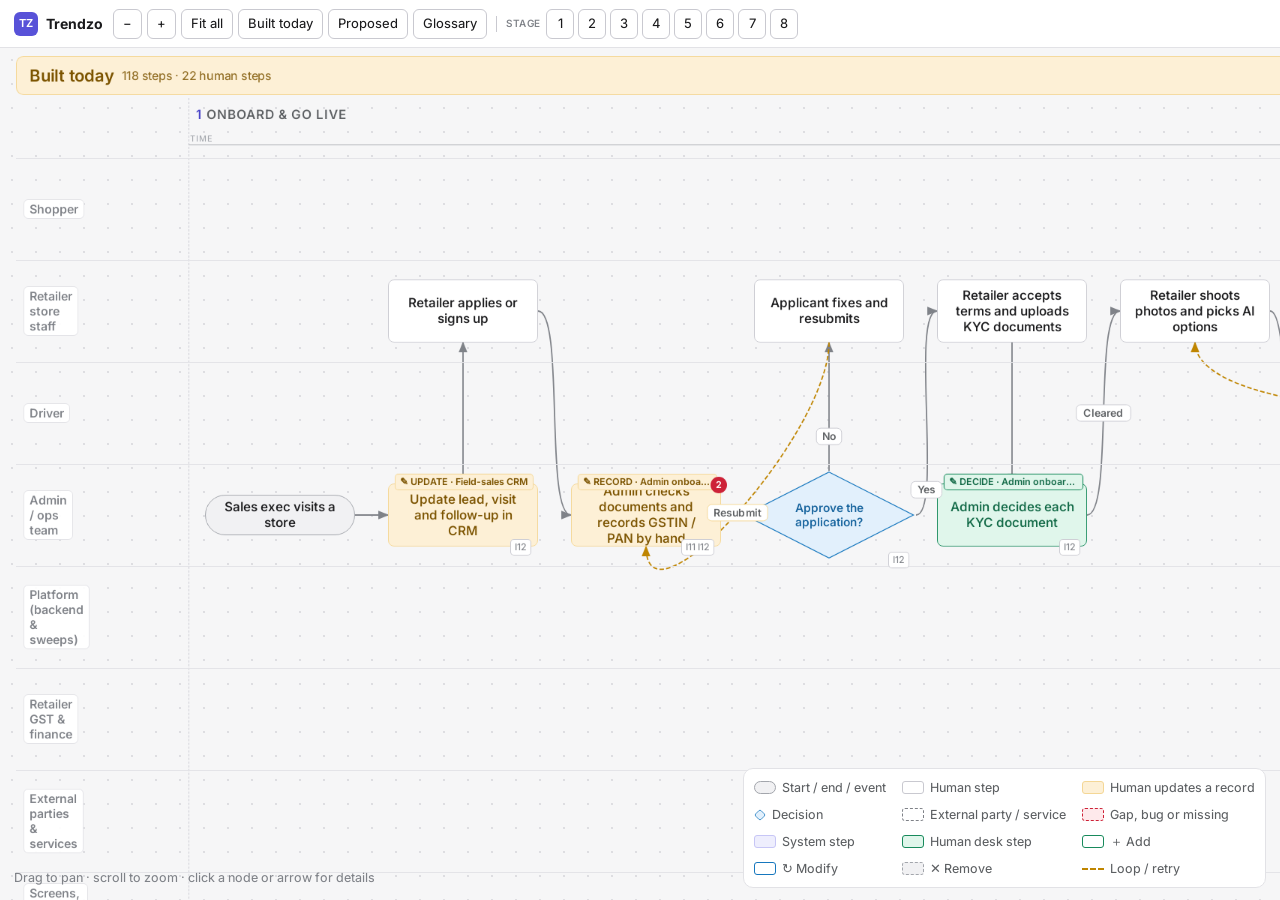
==== index.html @ 441071b5 "Trendzo process map: built today vs proposed, with GST compliance for retailers Co-Authored-By: Clau" ====
<!doctype html>
<html lang="en">
<head>
<meta charset="utf-8">
<meta name="viewport" content="width=device-width, initial-scale=1">
<title>Process map</title>
<meta name="robots" content="noindex,nofollow">
<link rel="icon" href="data:image/svg+xml,%3Csvg xmlns='http://www.w3.org/2000/svg' viewBox='0 0 32 32'%3E%3Crect width='32' height='32' rx='8' fill='%235852d8'/%3E%3Ctext x='16' y='21' font-size='13' font-family='sans-serif' font-weight='700' text-anchor='middle' fill='white'%3EOT%3C/text%3E%3C/svg%3E">
<link rel="stylesheet" href="style.css">
</head>
<body>
<header id="bar">
  <div class="brand"></div>
  <div class="tools">
    <button data-act="out" title="Zoom out">−</button>
    <button data-act="in" title="Zoom in">+</button>
    <button data-act="all">Fit all</button>
    <button data-act="manual">Manual</button>
    <button data-act="auto">Automated</button>
    <button data-act="glossary">Glossary</button>
    <span class="sep"></span>
    <span class="lbl">Stage</span>
    <span id="stages"></span>
  </div>
  <div class="stats" id="stats"></div>
</header>

<main id="view">
  <div id="world">
    <svg id="edges" width="1" height="1"></svg>
    <div id="nodes"></div>
    <svg id="labels" width="1" height="1"></svg>
  </div>
  <div id="legend"></div>
  <div id="hint">Drag to pan · scroll to zoom · click a node or arrow for details</div>
</main>

<aside id="panel" hidden></aside>

<script src="data.js"></script>
<script src="app.js"></script>
</body>
</html>
---- style.css ----
/* Tokens copied from frontend/src/styles/tokens.css (light + dark). */
:root {
  --app: 246 246 247; --surface: 255 255 255; --sunken: 241 241 243;
  --line: 226 226 230; --line-strong: 201 201 208;
  --fg: 26 26 28; --fg-muted: 92 95 98; --fg-subtle: 127 130 136; --fg-faint: 163 166 172;
  --accent: 88 82 216; --accent-fg: 72 66 200; --accent-soft: 238 238 253; --accent-border: 199 198 246;
  --success: 24 138 92; --success-fg: 17 105 70; --success-soft: 224 246 235; --success-border: 176 226 203;
  --warning: 191 133 0; --warning-fg: 124 84 0; --warning-soft: 253 240 214; --warning-border: 244 215 150;
  --danger: 205 34 56; --danger-fg: 168 22 42; --danger-soft: 254 233 235; --danger-border: 250 199 205;
  --info: 22 119 190; --info-fg: 17 96 155; --info-soft: 226 240 252; --info-border: 183 216 245;
}
@media (prefers-color-scheme: dark) {
  :root {
    --app: 9 9 11; --surface: 17 17 20; --sunken: 13 13 16;
    --line: 38 38 45; --line-strong: 55 55 64;
    --fg: 244 244 246; --fg-muted: 158 158 170; --fg-subtle: 122 122 134; --fg-faint: 92 92 103;
    --accent: 111 105 245; --accent-fg: 165 161 251; --accent-soft: 32 30 62; --accent-border: 62 58 112;
    --success: 46 178 122; --success-fg: 106 216 168; --success-soft: 18 46 36; --success-border: 32 78 60;
    --warning: 224 165 40; --warning-fg: 240 194 106; --warning-soft: 52 39 12; --warning-border: 88 66 22;
    --danger: 235 82 100; --danger-fg: 248 138 152; --danger-soft: 56 21 27; --danger-border: 92 35 44;
    --info: 76 160 235; --info-fg: 130 190 246; --info-soft: 17 38 58; --info-border: 30 65 98;
  }
}

@font-face {
  font-family: 'Inter Variable';
  font-weight: 100 900;
  src: url(fonts/inter-latin-wght-normal.woff2) format('woff2-variations');
}

* { box-sizing: border-box; }
html, body { height: 100%; margin: 0; }
body {
  background: rgb(var(--app)); color: rgb(var(--fg));
  font: 440 14px/21px 'Inter Variable', Inter, 'Segoe UI', sans-serif;
  display: flex; flex-direction: column; overflow: hidden;
  -webkit-font-smoothing: antialiased;
}
button { font: inherit; color: inherit; cursor: pointer; }

/* ---------- top bar ---------- */
#bar {
  height: 48px; flex: none; display: flex; align-items: center; gap: 16px; padding: 0 14px;
  background: rgb(var(--surface)); border-bottom: 1px solid rgb(var(--line)); z-index: 10;
}
.brand { display: flex; align-items: center; gap: 8px; }
.mark { width: 24px; height: 24px; border-radius: 6px; background: rgb(var(--accent)); color: #fff;
  font-size: 11px; font-weight: 640; display: flex; align-items: center; justify-content: center; }
.sub { color: rgb(var(--fg-muted)); }
.sep { width: 1px; height: 16px; background: rgb(var(--line-strong)); margin: 0 4px; }
.tools { display: flex; align-items: center; gap: 6px; }
.tools .lbl { font-size: 10px; font-weight: 570; text-transform: uppercase; letter-spacing: .06em; color: rgb(var(--fg-subtle)); }
#stages { display: flex; gap: 4px; }
.tools button {
  height: 28px; min-width: 28px; padding: 0 9px; border-radius: 6px;
  background: rgb(var(--surface)); border: 1px solid rgb(var(--line-strong));
}
.tools button:hover { background: rgb(var(--sunken)); }
.stats { margin-left: auto; display: flex; gap: 8px; }
.chip { font-size: 11.5px; font-weight: 510; padding: 2px 8px; border-radius: 6px; white-space: nowrap; }
.chip.warn { background: rgb(var(--warning-soft)); color: rgb(var(--warning-fg)); }
.chip.ok { background: rgb(var(--success-soft)); color: rgb(var(--success-fg)); }

/* ---------- canvas ---------- */
#view { flex: 1; position: relative; overflow: hidden; cursor: grab;
  background-image: radial-gradient(rgb(var(--line-strong) / .55) 1px, transparent 1px); background-size: 24px 24px; }
#view.drag { cursor: grabbing; }
#world { position: absolute; left: 0; top: 0; transform-origin: 0 0; will-change: transform; }
#edges { position: absolute; left: 0; top: 0; overflow: visible; }
#nodes { position: absolute; left: 0; top: 0; }
#labels { position: absolute; left: 0; top: 0; overflow: visible; pointer-events: none; }
#labels .lb { pointer-events: auto; cursor: pointer; transition: opacity .12s; }
#hint { position: absolute; left: 14px; bottom: 12px; font-size: 12.5px; color: rgb(var(--fg-subtle)); pointer-events: none; }

/* column bands, lane rows, section banners (drawn in world space) */
.band { position: absolute; border-left: 1px dashed rgb(var(--line-strong)); }
.band.alt { background: rgb(var(--fg) / .025); }
.stage-h { position: absolute; font-size: 17px; font-weight: 570; text-transform: uppercase; letter-spacing: .06em; color: rgb(var(--fg-muted)); }
.stage-h i { font-style: normal; color: rgb(var(--accent-fg)); margin-right: 6px; }
.lane-l { position: absolute; font-size: 16px; font-weight: 570; color: rgb(var(--fg-subtle)); display: flex; align-items: center; z-index: 3; pointer-events: none; }
.lane-l span { background: rgb(var(--surface) / .92); border: 1px solid rgb(var(--line)); border-radius: 6px; padding: 2px 7px; max-width: 200px; line-height: 20px; }
.lane-line { position: absolute; height: 1px; background: rgb(var(--line)); }
.banner { position: absolute; display: flex; align-items: center; gap: 10px; padding: 0 16px; border-radius: 10px;
  font-size: 22px; font-weight: 600; letter-spacing: -.01em; }
.banner small { font-size: 16px; font-weight: 440; opacity: .85; }
.banner.manual { background: rgb(var(--warning-soft)); color: rgb(var(--warning-fg)); box-shadow: inset 0 0 0 1px rgb(var(--warning-border)); }
.banner.auto { background: rgb(var(--accent-soft)); color: rgb(var(--accent-fg)); box-shadow: inset 0 0 0 1px rgb(var(--accent-border)); }
.timearrow { position: absolute; height: 1px; background: rgb(var(--fg-faint)); }
.timearrow::after { content: ''; position: absolute; right: -1px; top: -4px; border: 4px solid transparent; border-left: 7px solid rgb(var(--fg-faint)); }
.timelbl { position: absolute; font-size: 11px; text-transform: uppercase; letter-spacing: .08em; color: rgb(var(--fg-faint)); }

/* ---------- nodes ---------- */
.node { position: absolute; cursor: pointer; display: flex; align-items: center; justify-content: center; text-align: center;
  padding: 8px 16px; transition: opacity .12s; --bd: var(--line-strong); --bg: var(--surface); --fgc: var(--fg); }
.node .shape { position: absolute; inset: 0; width: 100%; height: 100%; }
div.shape { background: rgb(var(--bg)); border: 1.25px solid rgb(var(--bd)); border-radius: 8px; }
svg.shape { overflow: visible; }
svg.shape polygon { fill: rgb(var(--bg)); stroke: rgb(var(--bd)); stroke-width: 1.25; vector-effect: non-scaling-stroke; }
.node .t { position: relative; font-size: 17px; line-height: 21px; font-weight: 510; color: rgb(var(--fgc)); }
.node .tag { position: absolute; left: 10px; top: -12px; font-size: 12.5px; font-weight: 600; padding: 0 6px; line-height: 20px;
  border-radius: 4px; background: rgb(var(--bg)); color: rgb(var(--fgc)); box-shadow: 0 0 0 1px rgb(var(--bd)); white-space: nowrap; }
.node .pain { position: absolute; right: -8px; top: -9px; min-width: 22px; height: 22px; padding: 0 5px; border-radius: 11px; font-size: 12.5px;
  font-weight: 640; line-height: 22px; color: #fff; background: rgb(var(--danger)); }
.node .asm { position: absolute; right: 10px; bottom: -11px; font-size: 12.5px; line-height: 20px; padding: 0 5px; border-radius: 4px;
  background: rgb(var(--surface)); color: rgb(var(--fg-subtle)); box-shadow: 0 0 0 1px rgb(var(--line-strong)); }
.node.assumed div.shape, .t-external div.shape, .t-gap div.shape { border-style: dashed; }
.node.assumed svg.shape polygon { stroke-dasharray: 4 3; }
.node:hover div.shape { border-color: rgb(var(--accent)); }
.node:hover svg.shape polygon { stroke: rgb(var(--accent)); }
.node.sel div.shape { border-color: rgb(var(--accent)); border-width: 2.25px; }
.node.sel svg.shape polygon { stroke: rgb(var(--accent)); stroke-width: 2.25; }

.t-trigger { --bg: var(--sunken); --bd: var(--fg-faint); }
.t-trigger div.shape { border-radius: 999px; }
.t-action { }
.t-doc { --bg: var(--warning-soft); --bd: var(--warning-border); --fgc: var(--warning-fg); }
.t-decision { --bg: var(--info-soft); --bd: var(--info); --fgc: var(--info-fg); }
.t-external { --bg: var(--surface); --bd: var(--fg-subtle); }
.t-gap { --bg: var(--danger-soft); --bd: var(--danger); --fgc: var(--danger-fg); }
.t-auto { --bg: var(--accent-soft); --bd: var(--accent-border); --fgc: var(--accent-fg); }
.t-approve { --bg: var(--success-soft); --bd: var(--success); --fgc: var(--success-fg); }
.t-store { --bg: var(--sunken); --bd: var(--line-strong); }
.t-store .bars { position: absolute; top: 0; bottom: 0; width: 5px; background: rgb(var(--fg-faint) / .5); }
.t-store .bars.l { left: 0; border-radius: 6px 0 0 6px; } .t-store .bars.r { right: 0; border-radius: 0 6px 6px 0; }
.node.t-decision .t { font-size: 15.5px; line-height: 19px; padding: 0 24px; }

.dim { opacity: .22; }
.node.dim, .edge.dim { pointer-events: auto; }
.hl-store div.shape { border-color: rgb(var(--accent)); border-width: 2px; }

/* ---------- edges ---------- */
.edge path.v { fill: none; stroke: rgb(var(--fg-subtle)); stroke-width: 1.8; }
.edge.loop path.v { stroke: rgb(var(--warning)); stroke-dasharray: 6 3; }
.edge path.hit { fill: none; stroke: transparent; stroke-width: 14; cursor: pointer; }
.edge:hover path.v { stroke: rgb(var(--accent)); }
.edge.sel path.v, .edge.on path.v { stroke: rgb(var(--accent)); stroke-width: 2.5; }
.lb rect { fill: rgb(var(--surface)); stroke: rgb(var(--line-strong)); }
.lb text { font-size: 14px; font-weight: 570; fill: rgb(var(--fg-muted)); text-anchor: middle; dominant-baseline: central; }
.edge { transition: opacity .12s; }
.datalink { fill: none; stroke: rgb(var(--accent)); stroke-width: 1.75; stroke-dasharray: 3 4; pointer-events: none; }

/* ---------- legend ---------- */
#legend { position: absolute; right: 14px; bottom: 12px; background: rgb(var(--surface)); border: 1px solid rgb(var(--line));
  border-radius: 10px; padding: 8px 10px; display: grid; grid-template-columns: repeat(3, auto); gap: 6px 16px; font-size: 12.5px; color: rgb(var(--fg-muted)); }
#legend div { display: flex; align-items: center; gap: 6px; white-space: nowrap; }
#legend i { width: 18px; height: 11px; border-radius: 3px; border: 1.25px solid rgb(var(--bd)); background: rgb(var(--bg)); display: inline-block; --bd: var(--line-strong); --bg: var(--surface); }
#legend i.dash { border-style: dashed; }
#legend i.dia { transform: rotate(45deg) scale(.7); width: 12px; height: 12px; }
#legend i.pill { border-radius: 8px; }
#legend i.loop { height: 0; border: 0; border-top: 2px dashed rgb(var(--warning)); border-radius: 0; background: none; }

/* ---------- panel ---------- */
#panel { position: absolute; top: 48px; right: 0; bottom: 0; width: 420px; background: rgb(var(--surface));
  border-left: 1px solid rgb(var(--line)); box-shadow: -8px 0 24px -12px rgb(0 0 0 / .18); overflow-y: auto; padding: 16px; z-index: 20; }
#panel[hidden] { display: none; }
#panel h2 { margin: 6px 0 6px; font-size: 19px; line-height: 26px; font-weight: 600; letter-spacing: -.01em; }
#panel .x { float: right; border: 0; background: none; font-size: 18px; color: rgb(var(--fg-subtle)); }
#panel p { margin: 0 0 10px; color: rgb(var(--fg-muted)); }
#panel h3 { margin: 18px 0 8px; font-size: 11px; font-weight: 570; text-transform: uppercase; letter-spacing: .06em; color: rgb(var(--fg-subtle)); }
.badges { display: flex; flex-wrap: wrap; gap: 5px; }
.b { font-size: 12px; font-weight: 510; padding: 1px 7px; border-radius: 6px; background: rgb(var(--sunken)); color: rgb(var(--fg-muted)); }
.b.warn { background: rgb(var(--warning-soft)); color: rgb(var(--warning-fg)); }
.b.acc { background: rgb(var(--accent-soft)); color: rgb(var(--accent-fg)); }
.b.ok { background: rgb(var(--success-soft)); color: rgb(var(--success-fg)); }
.b.bad { background: rgb(var(--danger-soft)); color: rgb(var(--danger-fg)); }
.b.info { background: rgb(var(--info-soft)); color: rgb(var(--info-fg)); }
.box { border-radius: 8px; padding: 11px 13px; margin-bottom: 10px; font-size: 13.5px; line-height: 20px; }
.box.touch { background: rgb(var(--warning-soft)); box-shadow: inset 0 0 0 1px rgb(var(--warning-border)); color: rgb(var(--warning-fg)); }
.box.touch.ok { background: rgb(var(--success-soft)); box-shadow: inset 0 0 0 1px rgb(var(--success-border)); color: rgb(var(--success-fg)); }
.box.assumed { background: rgb(var(--sunken)); border: 1px dashed rgb(var(--fg-faint)); color: rgb(var(--fg-muted)); }
.box ul { margin: 4px 0 0; padding-left: 16px; }
.list { list-style: none; margin: 0; padding: 0; }
.list li { margin-bottom: 7px; }
.link { background: none; border: 0; padding: 0; text-align: left; color: rgb(var(--accent-fg)); font-size: 13.5px; }
.link:hover { text-decoration: underline; }
.chip-l { display: inline-block; margin: 0 4px 4px 0; padding: 2px 9px; border-radius: 6px; font-size: 12.5px; font-weight: 510;
  background: rgb(var(--accent-soft)); color: rgb(var(--accent-fg)); border: 1px solid rgb(var(--accent-border)); cursor: pointer; }
.kv { display: grid; grid-template-columns: 84px 1fr; gap: 6px 10px; font-size: 13.5px; }
.kv dt { color: rgb(var(--fg-subtle)); } .kv dd { margin: 0; }

.node .tag.a { left: 8px; right: auto; top: auto; bottom: -8px; background: rgb(var(--sunken)); color: rgb(var(--fg-subtle)); box-shadow: 0 0 0 1px rgb(var(--fg-faint)); }
.node .tag:not(.a) { max-width: calc(100% - 16px); overflow: hidden; text-overflow: ellipsis; }
#world.anim { transition: transform .4s cubic-bezier(.16,1,.3,1); }
.edge path.v { marker-end: url(#ar); }
.edge.loop path.v { marker-end: url(#ar-loop); }
.edge.sel path.v, .edge.on path.v { marker-end: url(#ar-on); }
.ar { fill: rgb(var(--fg-subtle)); } .ar-loop { fill: rgb(var(--warning)); } .ar-on { fill: rgb(var(--accent)); }
.t-store .t { margin: 0 6px; }

.edge.long path.v { opacity: .5; }
.edge.long.on path.v, .edge.long.sel path.v, .edge.long:hover path.v { opacity: 1; }

.stage-h, .timelbl { white-space: nowrap; }
.edge.long path.v { opacity: .38; }

.has-panel #legend { right: 434px; }

.lb.dim { opacity: .2; }
.lb.on rect, .lb.sel rect { stroke: rgb(var(--accent)); }
.lb.loop rect { stroke: rgb(var(--warning-border)); }

.gl { margin: 0; } .gl dt { font-weight: 640; font-size: 13.5px; margin-top: 10px; color: rgb(var(--accent-fg)); }
.gl dd { margin: 2px 0 0; font-size: 13px; line-height: 19px; color: rgb(var(--fg-muted)); } .gl dd b { color: rgb(var(--fg)); font-weight: 570; }
.stats .chip, .tools button { font-size: 13px; } .tools button { height: 30px; }
#legend i { width: 22px; height: 13px; }

.node .t { font-weight: 540; }

.t-feature { --bg: var(--surface); --bd: var(--info); --fgc: var(--fg); }
.t-feature div.shape { border-width: 1.5px; }
.t-feature .bars.l { position: absolute; left: 0; top: 0; bottom: 0; width: 6px; background: rgb(var(--info)); border-radius: 8px 0 0 8px; }
.t-feature .tag { background: rgb(var(--info-soft)); color: rgb(var(--info-fg)); }
.t-feature .t { margin-left: 4px; }
.chip.info { background: rgb(var(--info-soft)); color: rgb(var(--info-fg)); }

.box.solves { background: rgb(var(--accent-soft)); box-shadow: inset 0 0 0 1px rgb(var(--accent-border)); color: rgb(var(--fg)); }
.box.solves ul { margin: 0; padding-left: 0; list-style: none; } .box.solves li + li { margin-top: 10px; padding-top: 10px; border-top: 1px dashed rgb(var(--accent-border)); }
#panel h3:first-of-type { margin-top: 12px; }

.tools .doc-btn { height: 30px; display: inline-flex; align-items: center; padding: 0 12px; border-radius: 6px; font-size: 13px; font-weight: 510; text-decoration: none; background: rgb(var(--accent)); color: #fff; }
.tools .doc-btn:hover { background: rgb(var(--accent-fg)); }

/* header fit */
#bar { gap: 10px; }
.brand, .tools { flex: none; white-space: nowrap; }
.tools button, .tools .doc-btn { white-space: nowrap; }
.tools { gap: 5px; }
.stats { min-width: 0; overflow: hidden; gap: 6px; } .stats .chip { font-size: 12px; padding: 2px 7px; }
@media (max-width: 1750px) { .brand .sub, .brand .sep { display: none; } }
@media (max-width: 1500px) { .stats { display: none; } }

/* slim themed scrollbars */
* { scrollbar-width: thin; scrollbar-color: rgb(var(--fg) / .22) transparent; }
*:hover { scrollbar-color: rgb(var(--fg) / .38) transparent; }
::-webkit-scrollbar { width: 8px; height: 8px; }
::-webkit-scrollbar-track, ::-webkit-scrollbar-corner { background: transparent; }
::-webkit-scrollbar-thumb { background: rgb(var(--fg) / .22); border-radius: 999px; border: 2px solid transparent; background-clip: content-box; }
::-webkit-scrollbar-thumb:hover { background: rgb(var(--fg) / .4); background-clip: content-box; }
::-webkit-scrollbar-button { display: none; }

/* no text selection while panning */
body { -webkit-user-select: none; user-select: none; }
#view { touch-action: none; }
#panel, #panel * { -webkit-user-select: text; user-select: text; }
#panel button, #panel .chip-l { -webkit-user-select: none; user-select: none; }

/* backdrop must not swallow clicks meant for arrows */
#nodes { pointer-events: none; }
#nodes .node { pointer-events: auto; }

/* change markers (proposed half) */
.node .tag.chg { background: rgb(var(--accent)); color: #fff; box-shadow: none; }
.chg-add div.shape, .chg-add svg.shape polygon { stroke: rgb(var(--success)); }
.chg-add div.shape { border-color: rgb(var(--success)); }
.chg-modify div.shape { border-color: rgb(var(--info)); }
.chg-modify svg.shape polygon { stroke: rgb(var(--info)); }
.chg-remove { opacity: .85; }
.chg-remove div.shape { border-style: dashed; border-color: rgb(var(--fg-faint)); background: rgb(var(--sunken)); }
.chg-remove .t { text-decoration: line-through; color: rgb(var(--fg-subtle)); }
.chg-remove .tag.chg { background: rgb(var(--danger)); }
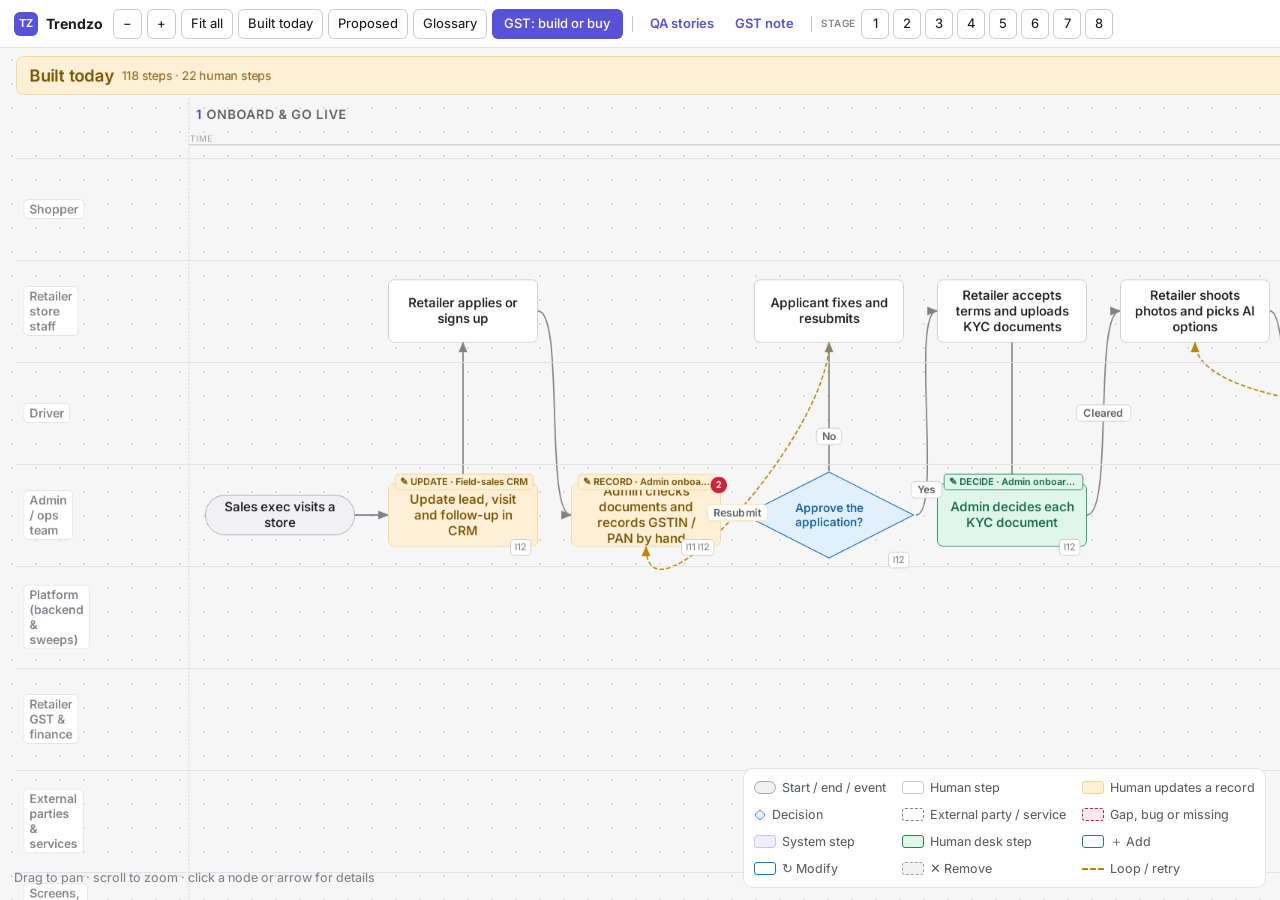
==== commit 72ddd955: "Add consumer-app QA user-stories doc page qa-consumer.html: high-level user stories for the shopper " ====
--- a/index.html
+++ b/index.html
@@ -18,6 +18,9 @@
     <button data-act="manual">Manual</button>
     <button data-act="auto">Automated</button>
     <button data-act="glossary">Glossary</button>
+    <span class="sep"></span>
+    <a class="docnav" href="qa-consumer.html" title="Consumer app QA user stories" style="color:#5852d8;text-decoration:none;font-weight:600;font-size:13px;padding:0 8px;white-space:nowrap">QA stories</a>
+    <a class="docnav" href="doc.html" title="GST: build in-house or buy" style="color:#5852d8;text-decoration:none;font-weight:600;font-size:13px;padding:0 8px;white-space:nowrap">GST note</a>
     <span class="sep"></span>
     <span class="lbl">Stage</span>
     <span id="stages"></span>
